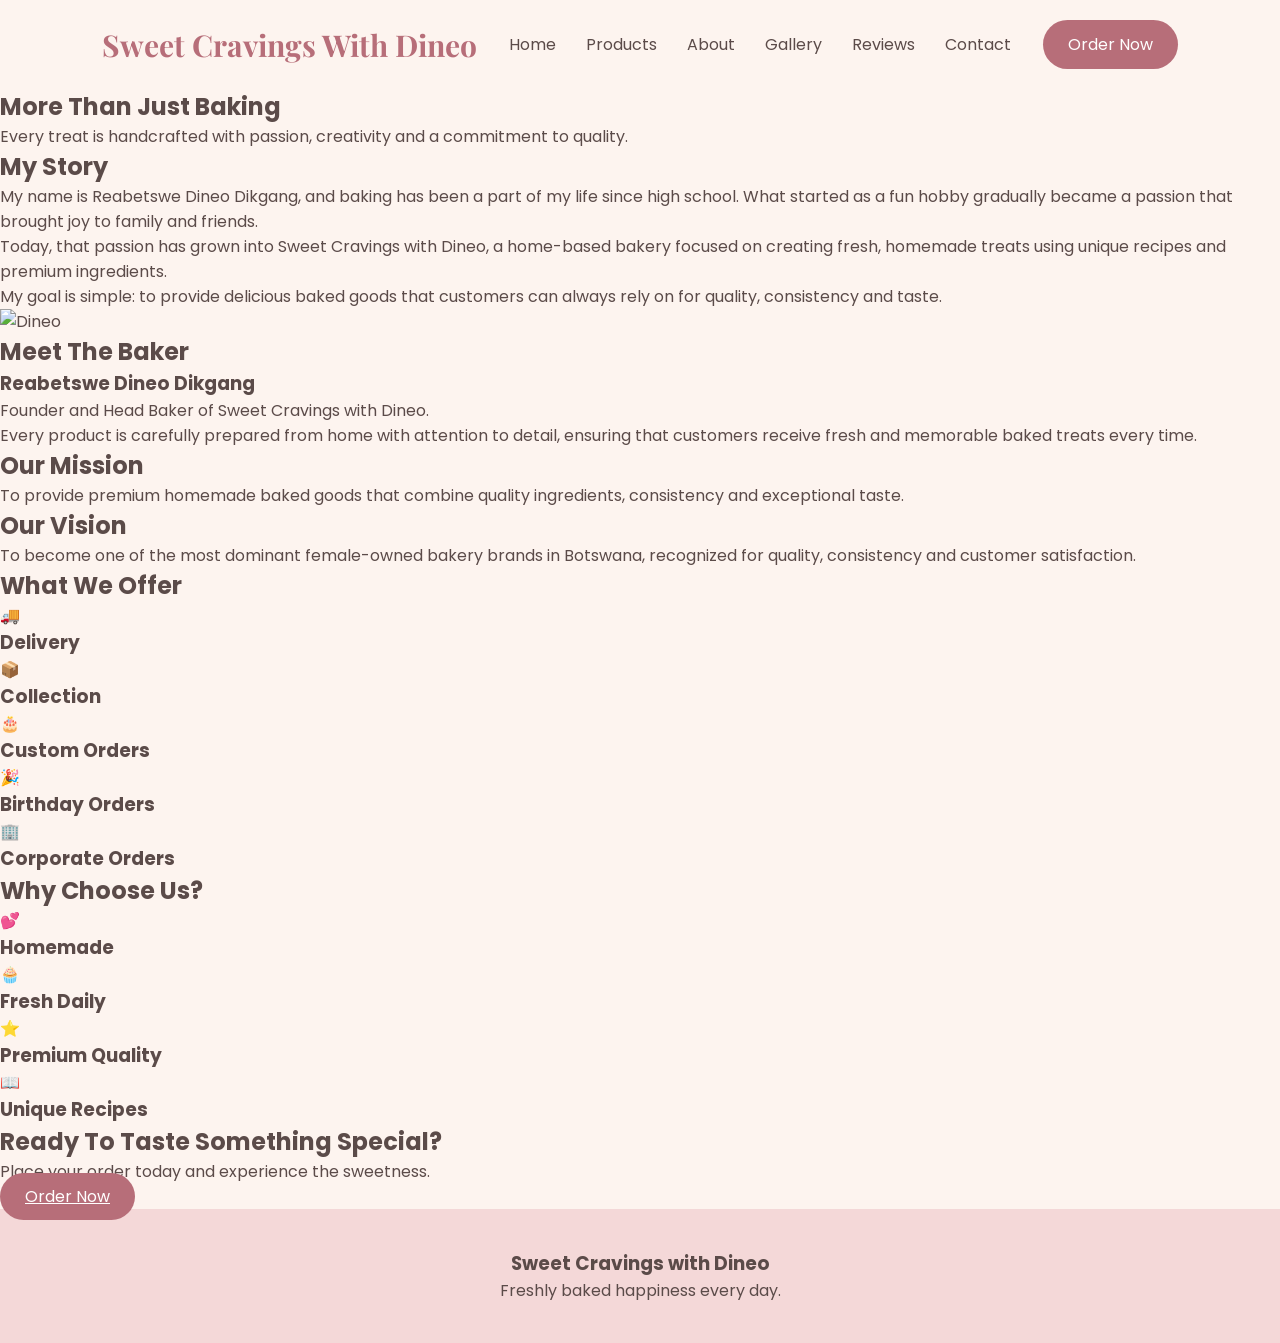
==== about.html @ 75884287 "Create about.html" ====
<!DOCTYPE html>
<html lang="en">
<head>
<meta charset="UTF-8">
<meta name="viewport" content="width=device-width, initial-scale=1.0">

<title>About Us | Sweet Cravings With Dineo</title>

<link rel="stylesheet" href="style.css">

<link href="https://fonts.googleapis.com/css2?family=Poppins:wght@300;400;500;600&family=Playfair+Display:wght@500;700&display=swap" rel="stylesheet">

</head>
<body>

<header>

<nav>

<div class="logo">
Sweet Cravings With Dineo
</div>

<ul>
<li><a href="index.html">Home</a></li>
<li><a href="products.html">Products</a></li>
<li><a href="about.html">About</a></li>
<li><a href="gallery.html">Gallery</a></li>
<li><a href="testimonials.html">Reviews</a></li>
<li><a href="contact.html">Contact</a></li>
</ul>

<a href="contact.html" class="order-btn">
Order Now
</a>

</nav>

</header>

<section class="about-hero">

<h1>More Than Just Baking</h1>

<p>
Every treat is handcrafted with passion, creativity and a commitment to quality.
</p>

</section>

<section class="story-section">

<div class="story-text">

<h2>My Story</h2>

<p>
My name is Reabetswe Dineo Dikgang, and baking has been a part of my life since high school.
What started as a fun hobby gradually became a passion that brought joy to family and friends.
</p>

<p>
Today, that passion has grown into Sweet Cravings with Dineo, a home-based bakery focused on creating fresh, homemade treats using unique recipes and premium ingredients.
</p>

<p>
My goal is simple: to provide delicious baked goods that customers can always rely on for quality, consistency and taste.
</p>

</div>

</section>

<section class="baker-section">

<div class="baker-image">

<img src="rea.jpg" alt="Dineo">

</div>

<div class="baker-info">

<h2>Meet The Baker</h2>

<h3>Reabetswe Dineo Dikgang</h3>

<p>
Founder and Head Baker of Sweet Cravings with Dineo.
</p>

<p>
Every product is carefully prepared from home with attention to detail, ensuring that customers receive fresh and memorable baked treats every time.
</p>

</div>

</section>

<section class="mission-vision">

<div class="mv-card">

<h2>Our Mission</h2>

<p>
To provide premium homemade baked goods that combine quality ingredients, consistency and exceptional taste.
</p>

</div>

<div class="mv-card">

<h2>Our Vision</h2>

<p>
To become one of the most dominant female-owned bakery brands in Botswana, recognized for quality, consistency and customer satisfaction.
</p>

</div>

</section>

<section class="services-section">

<h2>What We Offer</h2>

<div class="services-grid">

<div class="service-card">
🚚
<h3>Delivery</h3>
</div>

<div class="service-card">
📦
<h3>Collection</h3>
</div>

<div class="service-card">
🎂
<h3>Custom Orders</h3>
</div>

<div class="service-card">
🎉
<h3>Birthday Orders</h3>
</div>

<div class="service-card">
🏢
<h3>Corporate Orders</h3>
</div>

</div>

</section>

<section class="why-section">

<h2>Why Choose Us?</h2>

<div class="why-grid">

<div class="why-card">
💕
<h3>Homemade</h3>
</div>

<div class="why-card">
🧁
<h3>Fresh Daily</h3>
</div>

<div class="why-card">
⭐
<h3>Premium Quality</h3>
</div>

<div class="why-card">
📖
<h3>Unique Recipes</h3>
</div>

</div>

</section>

<section class="about-cta">

<h2>Ready To Taste Something Special?</h2>

<p>
Place your order today and experience the sweetness.
</p>

<a href="contact.html" class="order-btn">
Order Now
</a>

</section>

<footer>

<h3>Sweet Cravings with Dineo</h3>

<p>Freshly baked happiness every day.</p>

</footer>

</body>
</html>
---- style.css ----
*{
    margin:0;
    padding:0;
    box-sizing:border-box;
}

body{
    font-family:Poppins,sans-serif;
    background:#FDF4EF;
    color:#5B4B49;
}

/* NAVIGATION */

header{
    padding:20px 8%;
}

nav{
    display:flex;
    justify-content:space-between;
    align-items:center;
}

.logo{
    font-size:30px;
    font-weight:bold;
    color:#B76E79;
    font-family:'Playfair Display', serif;
}

nav ul{
    display:flex;
    list-style:none;
    gap:30px;
}

nav a{
    text-decoration:none;
    color:#5B4B49;
    transition:0.3s;
}

nav a:hover{
    color:#B76E79;
}

.order-btn{
    background:#B76E79;
    color:white;
    padding:12px 25px;
    border-radius:30px;
}

.order-btn:hover{
    transform:scale(1.05);
}

/* HERO */

.hero{
    display:flex;
    align-items:center;
    justify-content:space-between;
    padding:60px 8%;
}

.hero-text{
    width:50%;
}

.hero-text h1{
    font-size:60px;
    font-family:'Playfair Display';
    margin-bottom:20px;
}

.hero-text p{
    line-height:1.8;
    margin-bottom:30px;
}

.hero-buttons{
    display:flex;
    gap:15px;
}

.shop-btn{
    background:#B76E79;
    color:white;
    padding:15px 30px;
    border-radius:40px;
    text-decoration:none;
}

.learn-btn{
    border:2px solid #B76E79;
    color:#B76E79;
    padding:15px 30px;
    border-radius:40px;
    text-decoration:none;
}

.hero-image{
    width:45%;
}

.hero-image img{
    width:100%;
    border-radius:30px;
    animation:float 4s infinite ease-in-out;
    box-shadow:0 15px 35px rgba(0,0,0,0.15);
}

@keyframes float{
    0%{transform:translateY(0);}
    50%{transform:translateY(-15px);}
    100%{transform:translateY(0);}
}

/* FEATURED PRODUCTS */

.featured{
    padding:80px 8%;
    text-align:center;
}

.featured h2{
    margin-bottom:50px;
    font-size:40px;
}

.product-container{
    display:flex;
    gap:30px;
    justify-content:center;
}

.card{
    background:white;
    border-radius:25px;
    overflow:hidden;
    width:320px;
    transition:0.4s;
    box-shadow:0 5px 20px rgba(0,0,0,0.08);
}

.card:hover{
    transform:translateY(-10px);
}

.card img{
    width:100%;
    height:250px;
    object-fit:cover;
}

.card h3{
    margin-top:20px;
}

.card p{
    padding:20px;
}

/* WHY US */

.why-us{
    padding:80px 8%;
    text-align:center;
}

.features{
    display:flex;
    gap:30px;
    margin-top:40px;
    justify-content:center;
}

.feature-box{
    background:white;
    width:250px;
    padding:40px;
    border-radius:20px;
    transition:0.4s;
    font-size:25px;
}

.feature-box:hover{
    transform:scale(1.08);
}

/* REVIEWS */

.reviews{
    padding:80px 8%;
    text-align:center;
}

.review-card{
    background:white;
    width:700px;
    max-width:90%;
    margin:auto;
    padding:40px;
    border-radius:25px;
}

/* FOOTER */

footer{
    background:#F4D8D8;
    text-align:center;
    padding:40px;
}

.socials{
    margin-top:20px;
}

.socials a{
    text-decoration:none;
    margin:0 15px;
    color:#5B4B49;
}

/* MOBILE */

@media(max-width:900px){

.hero{
    flex-direction:column;
}

.hero-text,
.hero-image{
    width:100%;
    text-align:center;
}

.hero-text h1{
    font-size:45px;
}

.product-container{
    flex-direction:column;
    align-items:center;
}

.features{
    flex-direction:column;
    align-items:center;
}

nav ul{
    display:none;
}

}
/* PRODUCTS PAGE */

.products-hero{
    text-align:center;
    padding:80px 10% 40px;
}

.products-hero h1{
    font-size:60px;
    font-family:'Playfair Display', serif;
    color:#B76E79;
}

.products-hero p{
    max-width:700px;
    margin:20px auto;
    line-height:1.8;
}

/* Product Layout */

.products-grid{
    width:90%;
    margin:auto;
    display:grid;
    grid-template-columns:repeat(auto-fit,minmax(340px,1fr));
    gap:35px;
    padding-bottom:80px;
}

/* Cards */

.product-box{
    background:white;
    border-radius:25px;
    overflow:hidden;
    box-shadow:0 10px 30px rgba(0,0,0,0.08);
    transition:0.4s;
}

.product-box:hover{
    transform:translateY(-12px);
}

.product-box img{
    width:100%;
    height:260px;
    object-fit:cover;
    transition:0.5s;
}

.product-box:hover img{
    transform:scale(1.05);
}

.product-box h3{
    text-align:center;
    margin-top:20px;
    font-size:24px;
}

.product-box p{
    text-align:center;
    padding:15px 25px;
    color:#666;
}

.product-box span{
    display:block;
    text-align:center;
    font-size:26px;
    font-weight:600;
    color:#B76E79;
    padding-bottom:25px;
}
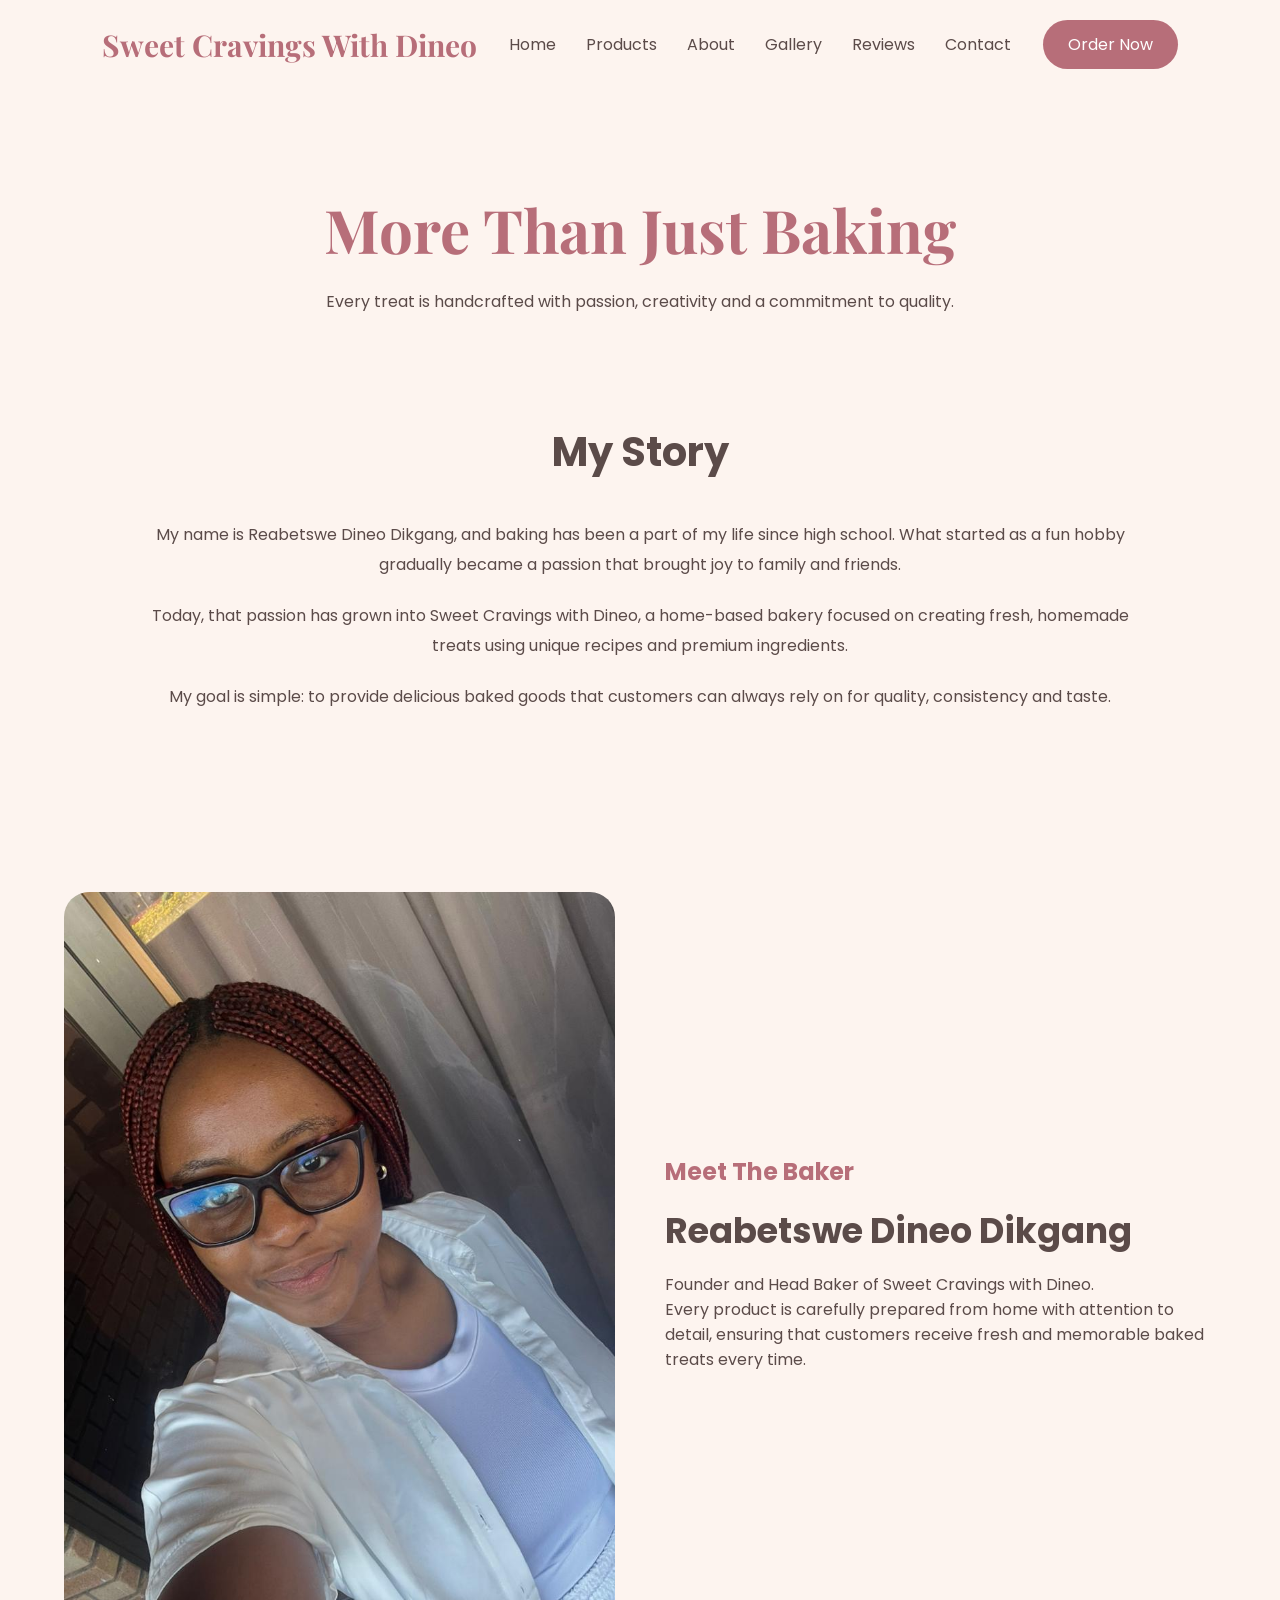
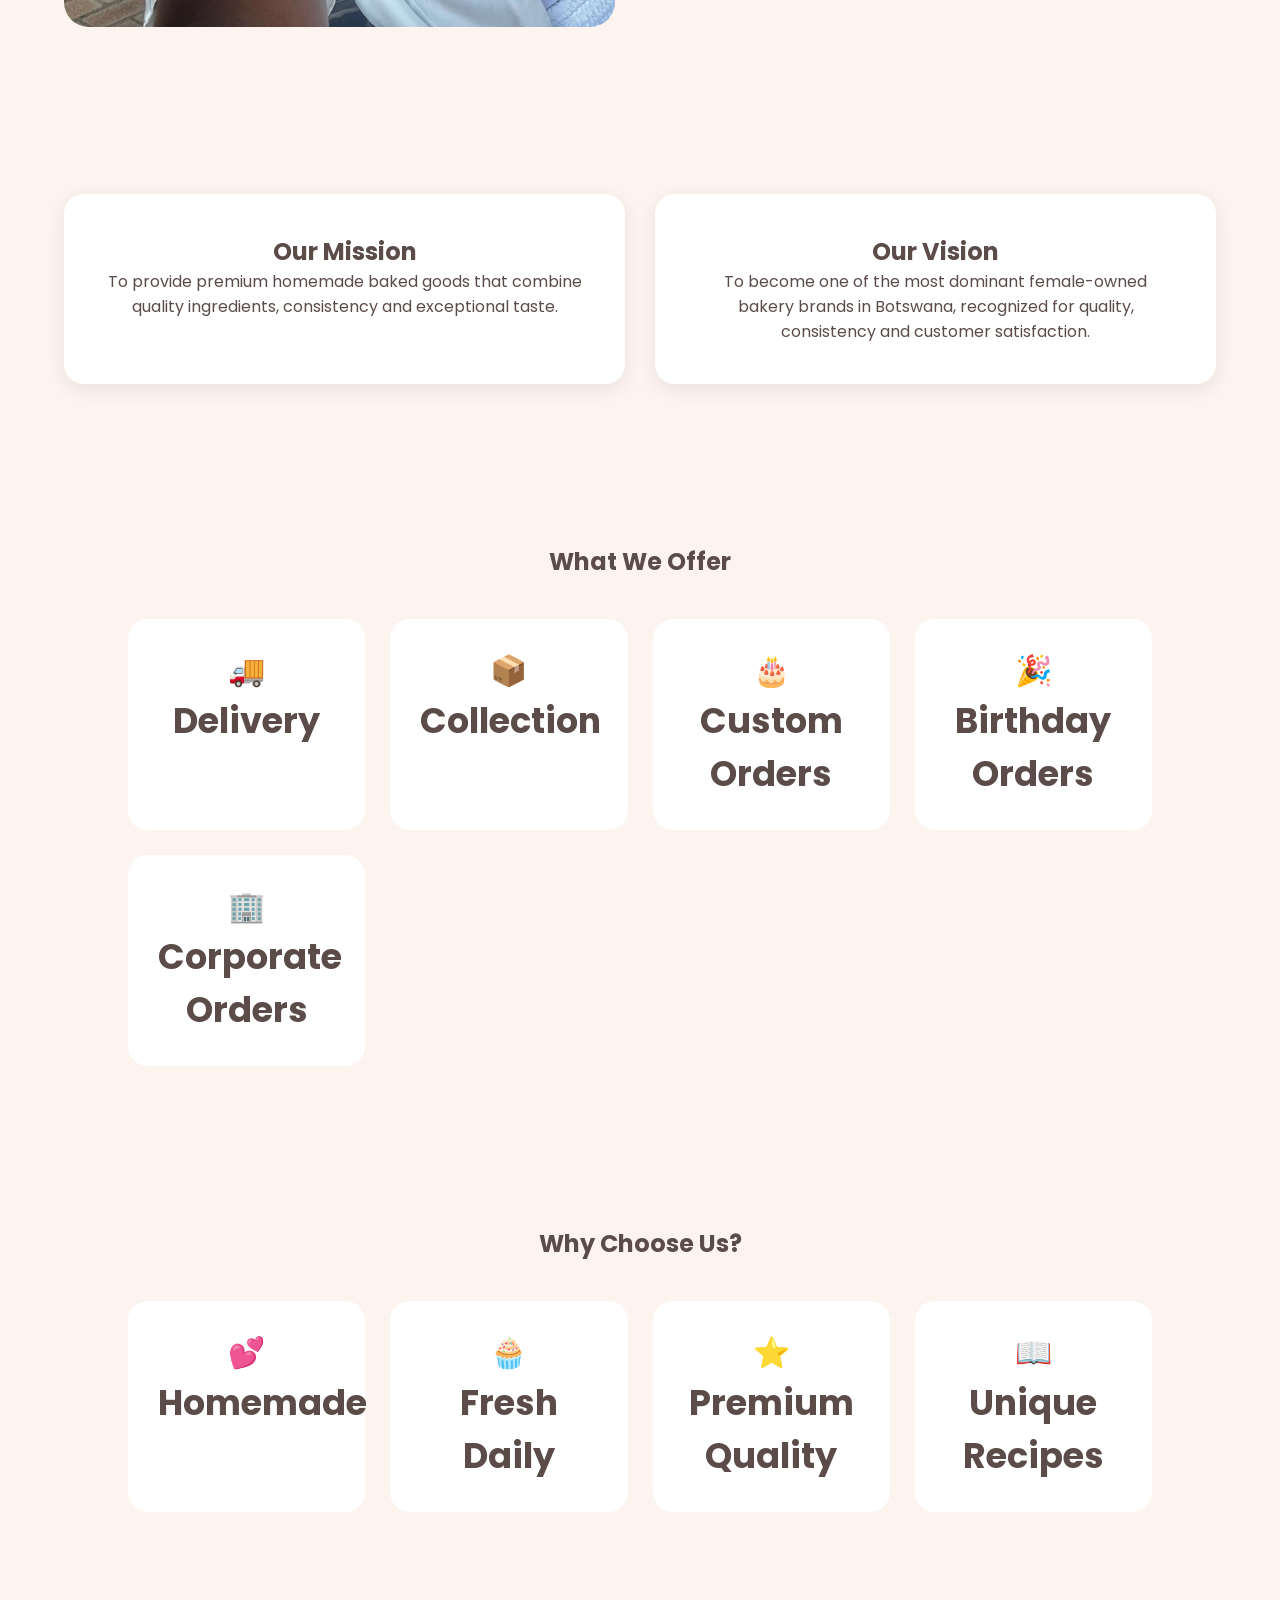
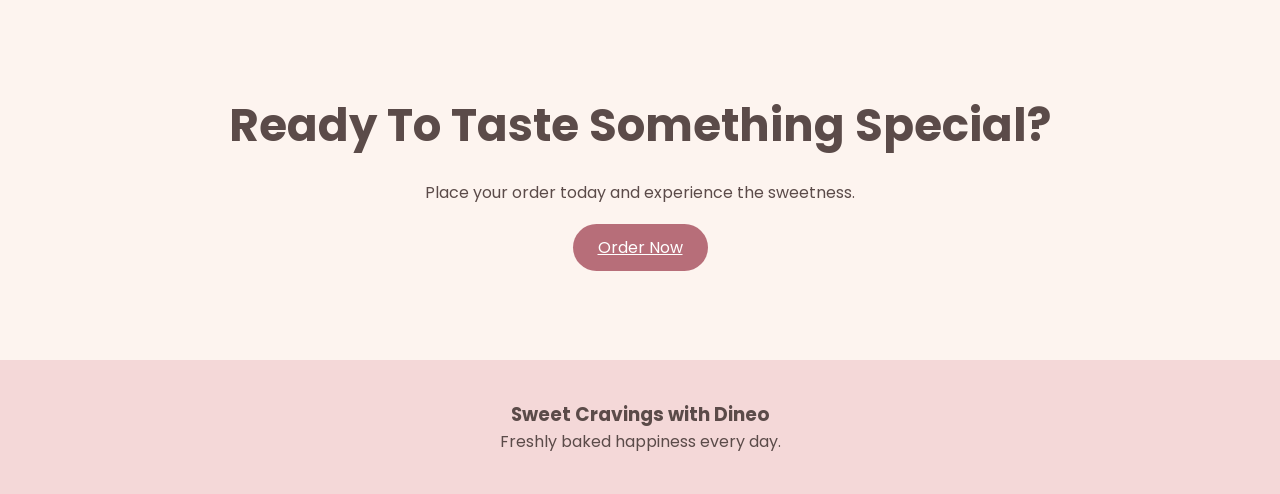
==== commit 3e003ddd: "Update about.html" ====
--- a/about.html
+++ b/about.html
@@ -75,7 +75,7 @@
 
 <div class="baker-image">
 
-<img src="rea.jpg" alt="Dineo">
+<img src="rea.jpeg" alt="Dineo">
 
 </div>
 
--- a/style.css
+++ b/style.css
@@ -332,3 +332,146 @@
     color:#B76E79;
     padding-bottom:25px;
 }
+
+/* ABOUT PAGE */
+
+.about-hero{
+    text-align:center;
+    padding:100px 10%;
+}
+
+.about-hero h1{
+    font-size:60px;
+    font-family:'Playfair Display', serif;
+    color:#B76E79;
+}
+
+.about-hero p{
+    margin-top:20px;
+}
+
+.story-section{
+    width:80%;
+    margin:auto;
+    text-align:center;
+    line-height:1.9;
+    padding-bottom:80px;
+}
+
+.story-section h2{
+    margin-bottom:30px;
+    font-size:40px;
+}
+
+.story-section p{
+    margin-bottom:20px;
+}
+
+.baker-section{
+    width:90%;
+    margin:auto;
+    display:flex;
+    gap:50px;
+    align-items:center;
+    padding:80px 0;
+}
+
+.baker-image{
+    flex:1;
+}
+
+.baker-image img{
+    width:100%;
+    border-radius:25px;
+}
+
+.baker-info{
+    flex:1;
+}
+
+.baker-info h2{
+    color:#B76E79;
+}
+
+.baker-info h3{
+    margin:15px 0;
+    font-size:35px;
+}
+
+.mission-vision{
+    width:90%;
+    margin:auto;
+    display:grid;
+    grid-template-columns:repeat(auto-fit,minmax(300px,1fr));
+    gap:30px;
+    padding:80px 0;
+}
+
+.mv-card{
+    background:white;
+    padding:40px;
+    border-radius:20px;
+    text-align:center;
+    box-shadow:0 5px 20px rgba(0,0,0,0.08);
+}
+
+.services-section{
+    padding:80px 10%;
+    text-align:center;
+}
+
+.services-grid{
+    display:grid;
+    grid-template-columns:repeat(auto-fit,minmax(200px,1fr));
+    gap:25px;
+    margin-top:40px;
+}
+
+.service-card{
+    background:white;
+    padding:30px;
+    border-radius:20px;
+    font-size:30px;
+}
+
+.why-section{
+    padding:80px 10%;
+    text-align:center;
+}
+
+.why-grid{
+    display:grid;
+    grid-template-columns:repeat(auto-fit,minmax(200px,1fr));
+    gap:25px;
+    margin-top:40px;
+}
+
+.why-card{
+    background:white;
+    padding:30px;
+    border-radius:20px;
+    font-size:30px;
+}
+
+.about-cta{
+    text-align:center;
+    padding:100px 10%;
+}
+
+.about-cta h2{
+    font-size:45px;
+    margin-bottom:20px;
+}
+
+.about-cta p{
+    margin-bottom:30px;
+}
+
+@media(max-width:900px){
+
+.baker-section{
+    flex-direction:column;
+    text-align:center;
+}
+
+}
